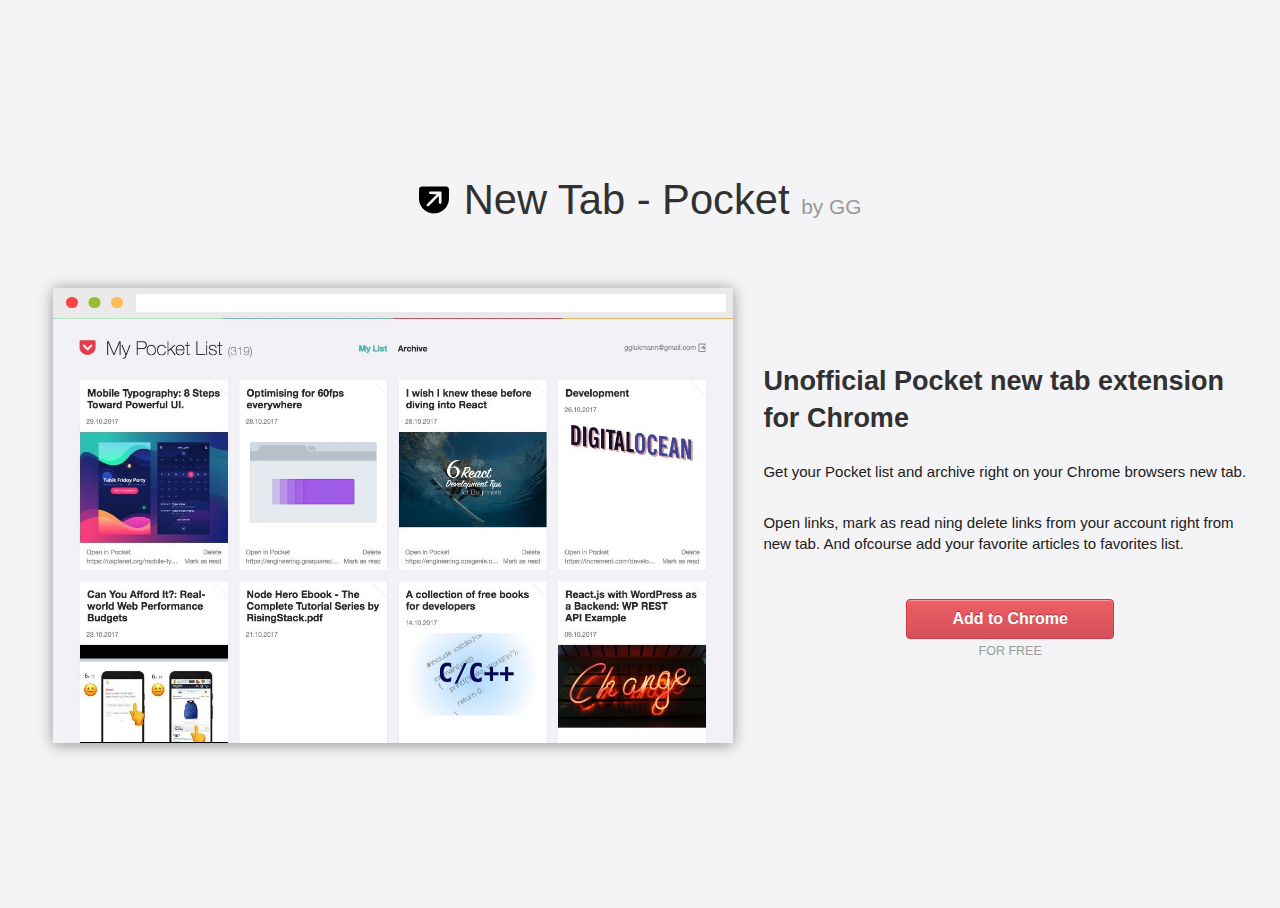
==== pocket/index.html @ 265eda4f "change img path" ====
<!DOCTYPE html>
<html lang="en">
<head>
    <meta charset="utf-8">
    <meta http-equiv="x-ua-compatible" content="ie=edge">
    <meta name="viewport" content="width=device-width, initial-scale=1">
    <title>New Tab - Pocket</title>

    <meta property="og:url" content="http://gglukmann.github.io/pocket/" />
    <meta property="og:type" content="website" />
    <meta property="og:title" content="New Tab - Pocket" />
    <meta property="og:description" content="Open links, mark as read ning delete links from your account right from new tab. And ofcourse add your favorite articles to favorites list." />
    <meta property="og:image" content="http://gglukmann.github.io/pocket/screenshot.png" />
    <meta property="og:image:alt" content="Unofficial Pocket Chrome extension" />

    <style>
    .container {
        display: none;
    }
    </style>
    <script>
    // https://github.com/filamentgroup/loadCSS
    !function(e){"use strict"
    var n=function(n,t,o){function i(e){return f.body?e():void setTimeout(function(){i(e)})}var d,r,a,l,f=e.document,s=f.createElement("link"),u=o||"all"
    return t?d=t:(r=(f.body||f.getElementsByTagName("head")[0]).childNodes,d=r[r.length-1]),a=f.styleSheets,s.rel="stylesheet",s.href=n,s.media="only x",i(function(){d.parentNode.insertBefore(s,t?d:d.nextSibling)}),l=function(e){for(var n=s.href,t=a.length;t--;)if(a[t].href===n)return e()
    setTimeout(function(){l(e)})},s.addEventListener&&s.addEventListener("load",function(){this.media=u}),s.onloadcssdefined=l,l(function(){s.media!==u&&(s.media=u)}),s}
    "undefined"!=typeof exports?exports.loadCSS=n:e.loadCSS=n}("undefined"!=typeof global?global:this);
    loadCSS("style.css");
    </script>
    <noscript>
        <link href="style.css" rel="stylesheet">
    </noscript>
</head>
<body>
    <div class="container">
        <div class="heading">
            <img src="newtabpocket.svg" alt="New Tab - Pocket Logo" class="heading__image">
            <h1>
                New Tab - Pocket
                <small><a href="http://fortis.planet.ee/gg" target="_blank">by GG</a></small>
            </h1>
        </div>
        <div class="row">
            <div class="col col-6">
                <div class="browser-mockup with-url">
                    <img src="screenshots/screenshot1280x800.jpg" srcset="screenshots/screenshot1280x800.jpg 1x, screenshots/screenshot2560x1600.jpg 2x" alt="Unofficial Pocket Chrome extension" />
                </div>
            </div>
            <div class="col col-4">
                <h2>Unofficial Pocket new tab extension for Chrome</h2>
                <p>
                    Get your Pocket list and archive right on your Chrome browsers new tab.
                </p>
                <p>
                    Open links, mark as read ning delete links from your account right from new tab. And ofcourse add your favorite articles to favorites list.
                </p>
                <p class="text-center">
                    <a href="https://chrome.google.com/webstore/detail/new-tab-pocket/ikndkhohinloomoacdggllledgjehkcf" class="btn btn--download" target="_blank">Add to Chrome</a>
                    <br>
                    <small>FOR FREE</small>
                </p>
            </div>
        </div>
    </div>
</body>
</html>
---- pocket/style.css ----
@media (min-width: 992px) {
  html, body {
    height: 100%;
  }
}
html {
  font-family: sans-serif;
  -ms-text-size-adjust: 100%;
  -webkit-text-size-adjust: 100%;
}
body {
  color: #313131;
  font-family: "Helvetica Neue",Helvetica,Arial,sans-serif;
  font-size: 15px;
  line-height: 1.4;
  background: #f4f4f6;
  display: flex;
  align-items: center;
}

.container {
  display: block;
  width: 100%;
  padding-left: 15px;
  padding-right: 15px;
}

.row {
  display: flex;
  flex-wrap: wrap;
  align-items: center;
}
@media (min-width: 800px) {
  .col-6 {
    width: 60%;
  }

  .col-4 {
    width: 40%;
  }
}

.heading {
    display: flex;
    justify-content: center;
    align-items: center;
}

.heading__image {
    height: 2em;
    width: 2em;
    margin-right: 1em;
}

h1 {
  text-align: center;
  font-size: 2.78em;
  font-weight: 300;
  line-height: 1.4;
}

h2 {
  font-size: 1.8em;
}

p {
  margin-bottom: 2em;
  color: #202020;
}
h1 small {
  font-size: .5em;
}
small {
  color: #999;
}
small a {
  color: #999;
  text-decoration: none;
}
small a:hover {
  text-decoration: underline;
}

.text-center {
  text-align: center;
  margin-top: 3em;
}

img {
  width: 100%;
}

.btn {
  background-repeat: repeat-x;
  background-color: #d3505a;
  background-image: linear-gradient(to bottom,#ee5f64 0,#d3505a 100%);
  border: 1px solid #D13644;
  border-radius: 4px;
  box-shadow: inset 0 1px 1px rgba(255,255,255,.4);
  color: #fff;
  display: inline-block;
  font-size: 16px;
  font-weight: 700;
  line-height: 1;
  margin: 0;
  padding: 11px 45px;
  text-align: center;
  text-decoration: none;
  text-shadow: 0 -1px 0 rgba(142,4,17,.5);
  transition: background-position .1s linear;
  width: auto;
  cursor: pointer;
  outline: none;
}
.btn:hover {
  background-position: 0 -15px;
  color: #fff;
  text-decoration: none;
}
.btn--login {
  -moz-box-sizing: content-box;
  -webkit-box-sizing: content-box;
  min-width: 12.125em;
  padding: .8em 1.625em;
  box-sizing: content-box;
}


/* Browser mockup code
* Contribute: https://gist.github.com/jarthod/8719db9fef8deb937f4f
* Live example: https://updown.io
*/

.browser-mockup {
  border-top: 2em solid rgba(230, 230, 230, 0.7);
  box-shadow: 0 0.1em 1em 0 rgba(0, 0, 0, 0.4);
  position: relative;
  border-radius: 3px 3px 0 0
}

.browser-mockup:before {
  display: block;
  position: absolute;
  content: '';
  top: -1.25em;
  left: 1em;
  width: 0.5em;
  height: 0.5em;
  border-radius: 50%;
  background-color: #f44;
  box-shadow: 0 0 0 2px #f44, 1.5em 0 0 2px #9b3, 3em 0 0 2px #fb5;
}

.browser-mockup.with-url:after {
  display: block;
  position: absolute;
  content: '';
  top: -1.6em;
  left: 5.5em;
  width: calc(100% - 6em);
  height: 1.2em;
  border-radius: 2px;
  background-color: white;
}

.browser-mockup > * {
  display: block;
}

.browser-mockup {
  margin: 2em;
  flex: 1;
}
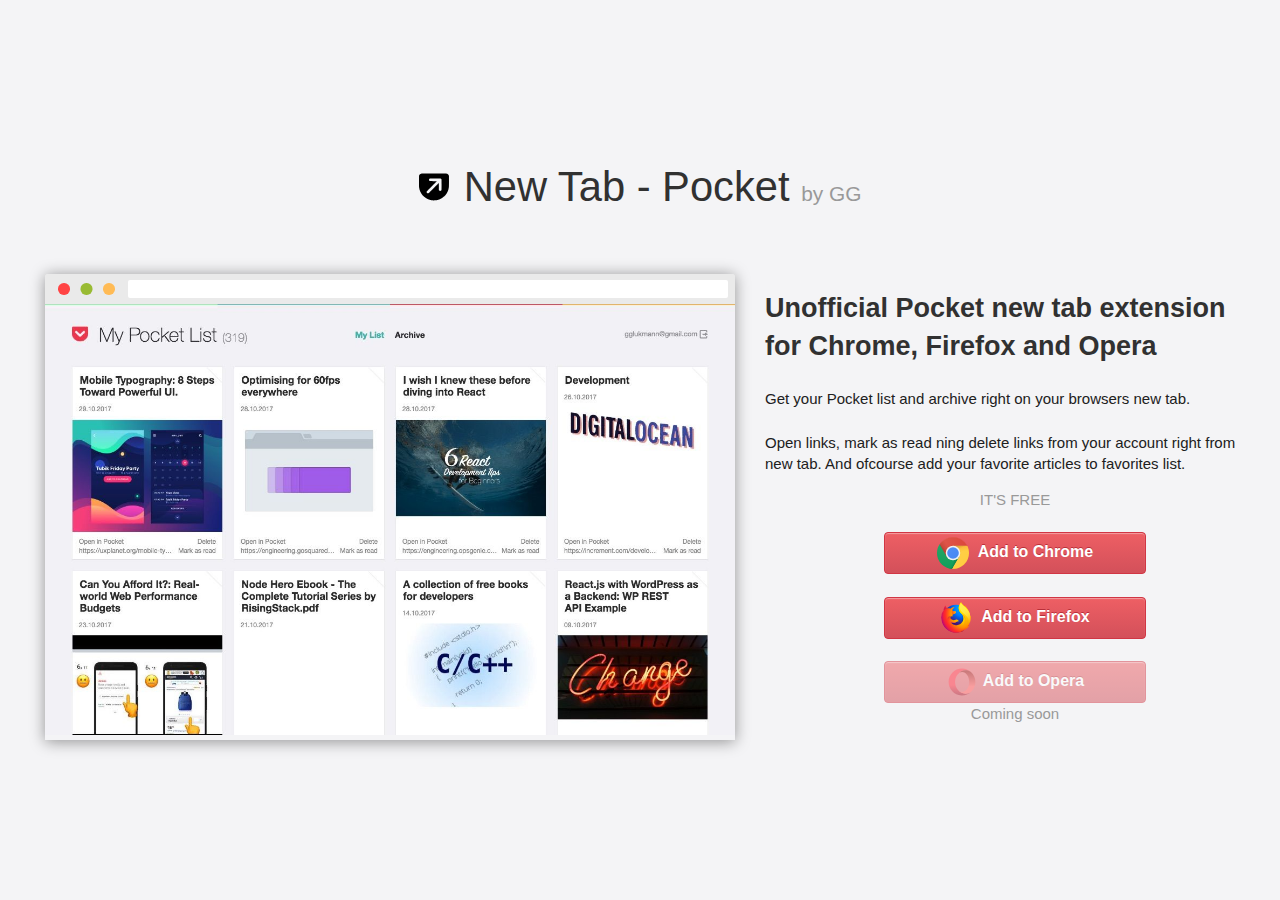
==== commit 0cd757b1: "emoji bem, add firefox, opera links" ====
--- a/pocket/index.html
+++ b/pocket/index.html
@@ -14,7 +14,7 @@
     <meta property="og:image:alt" content="Unofficial Pocket Chrome extension" />
 
     <style>
-    .container {
+    .🐘 {
         display: none;
     }
     </style>
@@ -23,44 +23,64 @@
     !function(e){"use strict"
     var n=function(n,t,o){function i(e){return f.body?e():void setTimeout(function(){i(e)})}var d,r,a,l,f=e.document,s=f.createElement("link"),u=o||"all"
     return t?d=t:(r=(f.body||f.getElementsByTagName("head")[0]).childNodes,d=r[r.length-1]),a=f.styleSheets,s.rel="stylesheet",s.href=n,s.media="only x",i(function(){d.parentNode.insertBefore(s,t?d:d.nextSibling)}),l=function(e){for(var n=s.href,t=a.length;t--;)if(a[t].href===n)return e()
-    setTimeout(function(){l(e)})},s.addEventListener&&s.addEventListener("load",function(){this.media=u}),s.onloadcssdefined=l,l(function(){s.media!==u&&(s.media=u)}),s}
-    "undefined"!=typeof exports?exports.loadCSS=n:e.loadCSS=n}("undefined"!=typeof global?global:this);
-    loadCSS("style.css");
-    </script>
-    <noscript>
-        <link href="style.css" rel="stylesheet">
-    </noscript>
-</head>
-<body>
-    <div class="container">
-        <div class="heading">
-            <img src="newtabpocket.svg" alt="New Tab - Pocket Logo" class="heading__image">
-            <h1>
-                New Tab - Pocket
-                <small><a href="http://fortis.planet.ee/gg" target="_blank">by GG</a></small>
-            </h1>
-        </div>
-        <div class="row">
-            <div class="col col-6">
-                <div class="browser-mockup with-url">
-                    <img src="screenshots/screenshot1280x800.jpg" srcset="screenshots/screenshot1280x800.jpg 1x, screenshots/screenshot2560x1600.jpg 2x" alt="Unofficial Pocket Chrome extension" />
+        setTimeout(function(){l(e)})},s.addEventListener&&s.addEventListener("load",function(){this.media=u}),s.onloadcssdefined=l,l(function(){s.media!==u&&(s.media=u)}),s}
+        "undefined"!=typeof exports?exports.loadCSS=n:e.loadCSS=n}("undefined"!=typeof global?global:this);
+        loadCSS("style.css");
+        </script>
+        <noscript>
+            <link href="style.css" rel="stylesheet">
+        </noscript>
+    </head>
+    <body>
+        <div class="🐘">
+            <div class="🦍">
+                <img src="newtabpocket.svg" alt="New Tab - Pocket Logo" class="🦍__image" width="30px">
+                <h1 class="text-center">
+                    New Tab - Pocket
+                    <small class="🦍__small">
+                        <a href="http://fortis.planet.ee/gg" class="🦍__link" target="_blank">by GG</a>
+                    </small>
+                </h1>
+            </div>
+            <div class="🦓">
+                <div class="🦓__col 🦓__col--6">
+                    <div class="🐅">
+                        <img src="screenshots/screenshot1280x800.jpg" srcset="screenshots/screenshot1280x800.jpg 1x, screenshots/screenshot2560x1600.jpg 2x" alt="Unofficial Pocket extension for Chrome, Firefox and Opera" class="🐅__image" />
+                    </div>
+                </div>
+                <div class="🦓__col 🦓__col--4">
+                    <div class="🐟">
+                        <h2>Unofficial Pocket new tab extension for Chrome, Firefox and Opera</h2>
+                        <p>
+                            Get your Pocket list and archive right on your browsers new tab.
+                        </p>
+                        <div>
+                            <p>
+                                Open links, mark as read ning delete links from your account right from new tab. And ofcourse add your favorite articles to favorites list.
+                            </p>
+                            <p class="🐟__margin text-small text-center">IT'S FREE</p>
+                        </div>
+                        <div class="text-center">
+                            <a href="https://chrome.google.com/webstore/detail/new-tab-pocket/ikndkhohinloomoacdggllledgjehkcf" class="🐙" target="_blank">
+                                <img src="svg/chrome.svg" alt="Chrome logo" class="🐙__icon">
+                                Add to Chrome
+                            </a>
+                        </div>
+                        <div class="text-center">
+                            <a href="https://addons.mozilla.org/en-GB/firefox/addon/new-tab-pocket/" class="🐙" target="_blank">
+                                <img src="svg/firefox.svg" alt="Firefox logo" class="🐙__icon">
+                                Add to Firefox
+                            </a>
+                        </div>
+                        <div class="text-center">
+                            <a href="https://addons.opera.com" class="🐙" target="_blank" disabled>
+                                <img src="svg/opera.svg" alt="Opera logo" class="🐙__icon">Add to Opera
+                            </a>
+                            <p class="text-small">Coming soon</p>
+                        </div>
+                    </div>
                 </div>
             </div>
-            <div class="col col-4">
-                <h2>Unofficial Pocket new tab extension for Chrome</h2>
-                <p>
-                    Get your Pocket list and archive right on your Chrome browsers new tab.
-                </p>
-                <p>
-                    Open links, mark as read ning delete links from your account right from new tab. And ofcourse add your favorite articles to favorites list.
-                </p>
-                <p class="text-center">
-                    <a href="https://chrome.google.com/webstore/detail/new-tab-pocket/ikndkhohinloomoacdggllledgjehkcf" class="btn btn--download" target="_blank">Add to Chrome</a>
-                    <br>
-                    <small>FOR FREE</small>
-                </p>
-            </div>
         </div>
-    </div>
-</body>
-</html>
+    </body>
+    </html>
--- a/pocket/style.css
+++ b/pocket/style.css
@@ -1,173 +1,187 @@
-@media (min-width: 992px) {
-  html, body {
+html {
     height: 100%;
-  }
-}
-html {
-  font-family: sans-serif;
-  -ms-text-size-adjust: 100%;
-  -webkit-text-size-adjust: 100%;
-}
-body {
-  color: #313131;
-  font-family: "Helvetica Neue",Helvetica,Arial,sans-serif;
-  font-size: 15px;
-  line-height: 1.4;
-  background: #f4f4f6;
-  display: flex;
-  align-items: center;
+    font-family: sans-serif;
+    -ms-text-size-adjust: 100%;
+    -webkit-text-size-adjust: 100%;
 }
 
-.container {
-  display: block;
-  width: 100%;
-  padding-left: 15px;
-  padding-right: 15px;
+body {
+    display: flex;
+    align-items: center;
+    background: #f4f4f6;
+    color: #313131;
+    font-family: -apple-system,BlinkMacSystemFont,"Segoe UI",Roboto,Oxygen-Sans,Ubuntu,Cantarell,"Helvetica Neue",sans-serif;
+    font-size: 15px;
+    line-height: 1.4;
+    margin: 0;
+    min-height: 100vh;
+    -webkit-font-smoothing: antialiased;
+    -moz-osx-font-smoothing: grayscale;
 }
 
-.row {
-  display: flex;
-  flex-wrap: wrap;
-  align-items: center;
-}
-@media (min-width: 800px) {
-  .col-6 {
-    width: 60%;
-  }
-
-  .col-4 {
-    width: 40%;
-  }
+h1 {
+    font-size: 2.78em;
+    font-weight: 200;
+    line-height: 1.4;
 }
 
-.heading {
+h2 {
+    font-size: 1.8em;
+}
+
+p {
+    color: #202020;
+    margin: 0;
+}
+
+small,
+.text-small {
+    color: #999;
+}
+
+.text-center {
+    text-align: center;
+}
+
+.🐘 {
+    display: block;
+    width: 100%;
+    padding-left: 15px;
+    padding-right: 15px;
+}
+
+.🦓 {
+    display: flex;
+    flex-wrap: wrap;
+    align-items: center;
+}
+
+@media (min-width: 800px) {
+    .🦓__col--6 {
+        width: 60%;
+    }
+
+    .🦓__col--4 {
+        width: 40%;
+    }
+}
+
+.🐟 > * + * {
+    margin-top: 1.5em;
+}
+
+.🐟 > :last-child {
+    margin-bottom: 0;
+}
+
+.🐟 > :first-child {
+    margin-top: 0;
+}
+
+.🐟__margin {
+    margin-top: 1em;
+}
+
+.🦍 {
     display: flex;
     justify-content: center;
     align-items: center;
 }
 
-.heading__image {
+.🦍__image {
     height: 2em;
     width: 2em;
     margin-right: 1em;
 }
 
-h1 {
-  text-align: center;
-  font-size: 2.78em;
-  font-weight: 300;
-  line-height: 1.4;
+.🦍__small {
+    font-size: .5em;
 }
 
-h2 {
-  font-size: 1.8em;
+.🦍__link {
+    color: #999;
+    text-decoration: none;
 }
 
-p {
-  margin-bottom: 2em;
-  color: #202020;
-}
-h1 small {
-  font-size: .5em;
-}
-small {
-  color: #999;
-}
-small a {
-  color: #999;
-  text-decoration: none;
-}
-small a:hover {
-  text-decoration: underline;
+.🦍__link:hover {
+    text-decoration: underline;
 }
 
-.text-center {
-  text-align: center;
-  margin-top: 3em;
+.🐙 {
+    display: inline-block;
+    background-repeat: repeat-x;
+    background-color: #d3505a;
+    background-image: linear-gradient(to bottom,#ee5f64 0,#d3505a 100%);
+    border: 1px solid #D13644;
+    border-radius: 4px;
+    box-shadow: inset 0 1px 1px rgba(255,255,255,.4);
+    color: #fff;
+    font-size: 16px;
+    font-weight: 700;
+    line-height: 1;
+    margin: 0;
+    padding: 4px 45px;
+    text-align: center;
+    text-decoration: none;
+    text-shadow: 0 -1px 0 rgba(142,4,17,.5);
+    transition: background-position .1s linear;
+    width: 170px;
+    cursor: pointer;
+    outline: none;
 }
 
-img {
-  width: 100%;
+.🐙:hover {
+    background-position: 0 -15px;
+    color: #fff;
+    text-decoration: none;
 }
 
-.btn {
-  background-repeat: repeat-x;
-  background-color: #d3505a;
-  background-image: linear-gradient(to bottom,#ee5f64 0,#d3505a 100%);
-  border: 1px solid #D13644;
-  border-radius: 4px;
-  box-shadow: inset 0 1px 1px rgba(255,255,255,.4);
-  color: #fff;
-  display: inline-block;
-  font-size: 16px;
-  font-weight: 700;
-  line-height: 1;
-  margin: 0;
-  padding: 11px 45px;
-  text-align: center;
-  text-decoration: none;
-  text-shadow: 0 -1px 0 rgba(142,4,17,.5);
-  transition: background-position .1s linear;
-  width: auto;
-  cursor: pointer;
-  outline: none;
-}
-.btn:hover {
-  background-position: 0 -15px;
-  color: #fff;
-  text-decoration: none;
-}
-.btn--login {
-  -moz-box-sizing: content-box;
-  -webkit-box-sizing: content-box;
-  min-width: 12.125em;
-  padding: .8em 1.625em;
-  box-sizing: content-box;
+.🐙[disabled] {
+    opacity: .5;
+    cursor: default;
 }
 
-
-/* Browser mockup code
-* Contribute: https://gist.github.com/jarthod/8719db9fef8deb937f4f
-* Live example: https://updown.io
-*/
-
-.browser-mockup {
-  border-top: 2em solid rgba(230, 230, 230, 0.7);
-  box-shadow: 0 0.1em 1em 0 rgba(0, 0, 0, 0.4);
-  position: relative;
-  border-radius: 3px 3px 0 0
+.🐙__icon {
+    height: 2em;
+    width: 2em;
+    vertical-align: middle;
+    margin-right: 5px;
 }
 
-.browser-mockup:before {
-  display: block;
-  position: absolute;
-  content: '';
-  top: -1.25em;
-  left: 1em;
-  width: 0.5em;
-  height: 0.5em;
-  border-radius: 50%;
-  background-color: #f44;
-  box-shadow: 0 0 0 2px #f44, 1.5em 0 0 2px #9b3, 3em 0 0 2px #fb5;
+.🐅 {
+    position: relative;
+    flex: 1;
+    border-top: 2em solid rgba(230, 230, 230, 0.7);
+    box-shadow: 0 0.1em 1em 0 rgba(0, 0, 0, 0.4);
+    border-radius: 3px 3px 0 0;
+    margin: 2em;
 }
 
-.browser-mockup.with-url:after {
-  display: block;
-  position: absolute;
-  content: '';
-  top: -1.6em;
-  left: 5.5em;
-  width: calc(100% - 6em);
-  height: 1.2em;
-  border-radius: 2px;
-  background-color: white;
+.🐅:before {
+    display: block;
+    position: absolute;
+    content: '';
+    top: -1.25em;
+    left: 1em;
+    width: 0.5em;
+    height: 0.5em;
+    border-radius: 50%;
+    background-color: #f44;
+    box-shadow: 0 0 0 2px #f44, 1.5em 0 0 2px #9b3, 3em 0 0 2px #fb5;
 }
 
-.browser-mockup > * {
-  display: block;
+.🐅:after {
+    display: block;
+    position: absolute;
+    content: '';
+    top: -1.6em;
+    left: 5.5em;
+    width: calc(100% - 6em);
+    height: 1.2em;
+    border-radius: 2px;
+    background-color: white;
 }
 
-.browser-mockup {
-  margin: 2em;
-  flex: 1;
+.🐅__image {
+    width: 100%;
 }
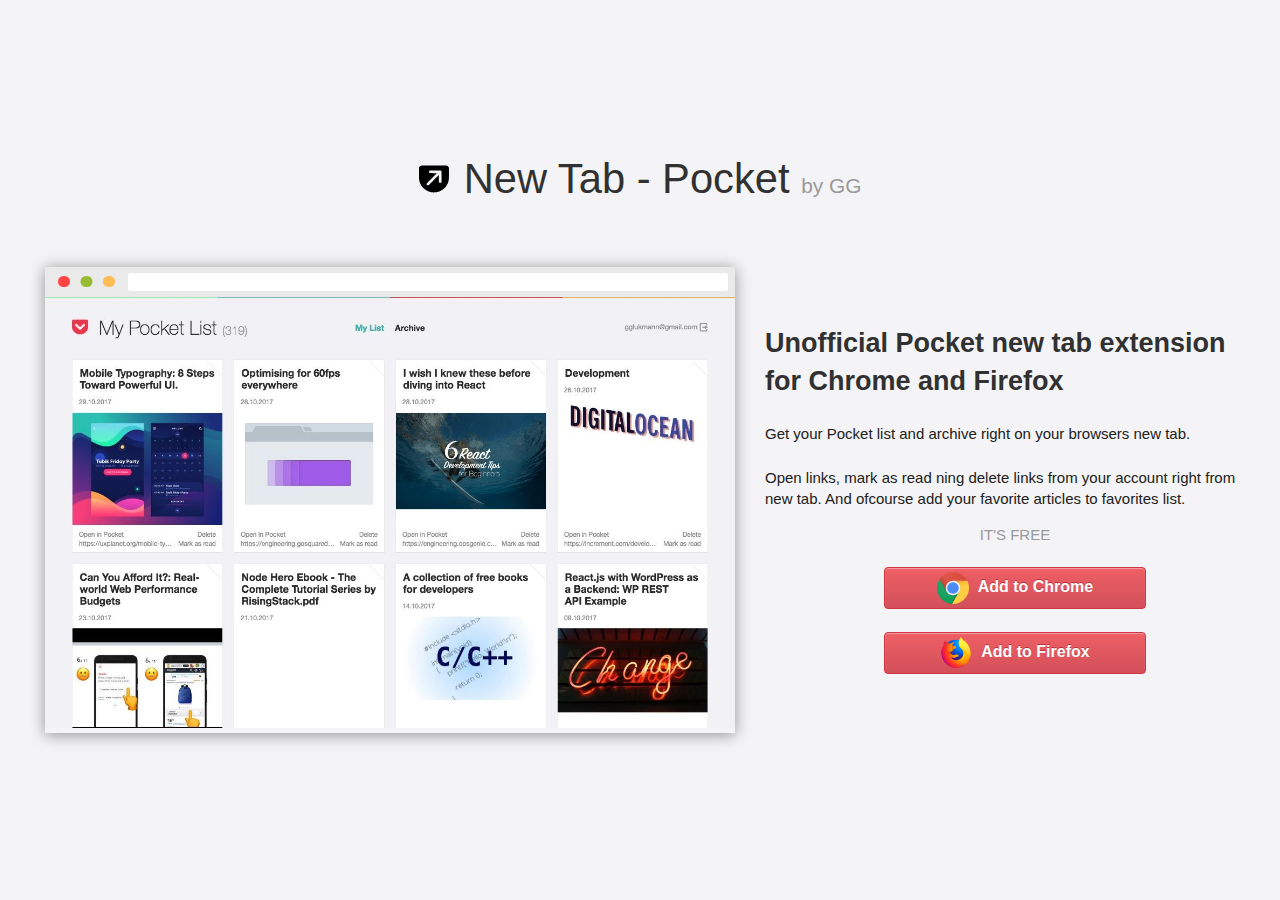
==== commit 5ce63c4b: "remove opera" ====
--- a/pocket/index.html
+++ b/pocket/index.html
@@ -45,12 +45,12 @@
             <div class="🦓">
                 <div class="🦓__col 🦓__col--6">
                     <div class="🐅">
-                        <img src="screenshots/screenshot1280x800.jpg" srcset="screenshots/screenshot1280x800.jpg 1x, screenshots/screenshot2560x1600.jpg 2x" alt="Unofficial Pocket extension for Chrome, Firefox and Opera" class="🐅__image" />
+                        <img src="screenshots/screenshot1280x800.jpg" srcset="screenshots/screenshot1280x800.jpg 1x, screenshots/screenshot2560x1600.jpg 2x" alt="Unofficial Pocket extension for Chrome and Firefox" class="🐅__image" />
                     </div>
                 </div>
                 <div class="🦓__col 🦓__col--4">
                     <div class="🐟">
-                        <h2>Unofficial Pocket new tab extension for Chrome, Firefox and Opera</h2>
+                        <h2>Unofficial Pocket new tab extension for Chrome and Firefox</h2>
                         <p>
                             Get your Pocket list and archive right on your browsers new tab.
                         </p>
@@ -72,12 +72,6 @@
                                 Add to Firefox
                             </a>
                         </div>
-                        <div class="text-center">
-                            <a href="https://addons.opera.com" class="🐙" target="_blank" disabled>
-                                <img src="svg/opera.svg" alt="Opera logo" class="🐙__icon">Add to Opera
-                            </a>
-                            <p class="text-small">Coming soon</p>
-                        </div>
                     </div>
                 </div>
             </div>
--- a/pocket/style.css
+++ b/pocket/style.css
@@ -1,3 +1,7 @@
+:root {
+  --gutter: 30px;
+}
+
 html {
     height: 100%;
     font-family: sans-serif;
@@ -46,14 +50,15 @@
 .🐘 {
     display: block;
     width: 100%;
-    padding-left: 15px;
-    padding-right: 15px;
+    padding-left: calc(var(--gutter) / 2);
+    padding-right: calc(var(--gutter) / 2);
 }
 
 .🦓 {
     display: flex;
     flex-wrap: wrap;
     align-items: center;
+    margin-bottom: calc(var(--gutter) / 2);
 }
 
 @media (min-width: 800px) {
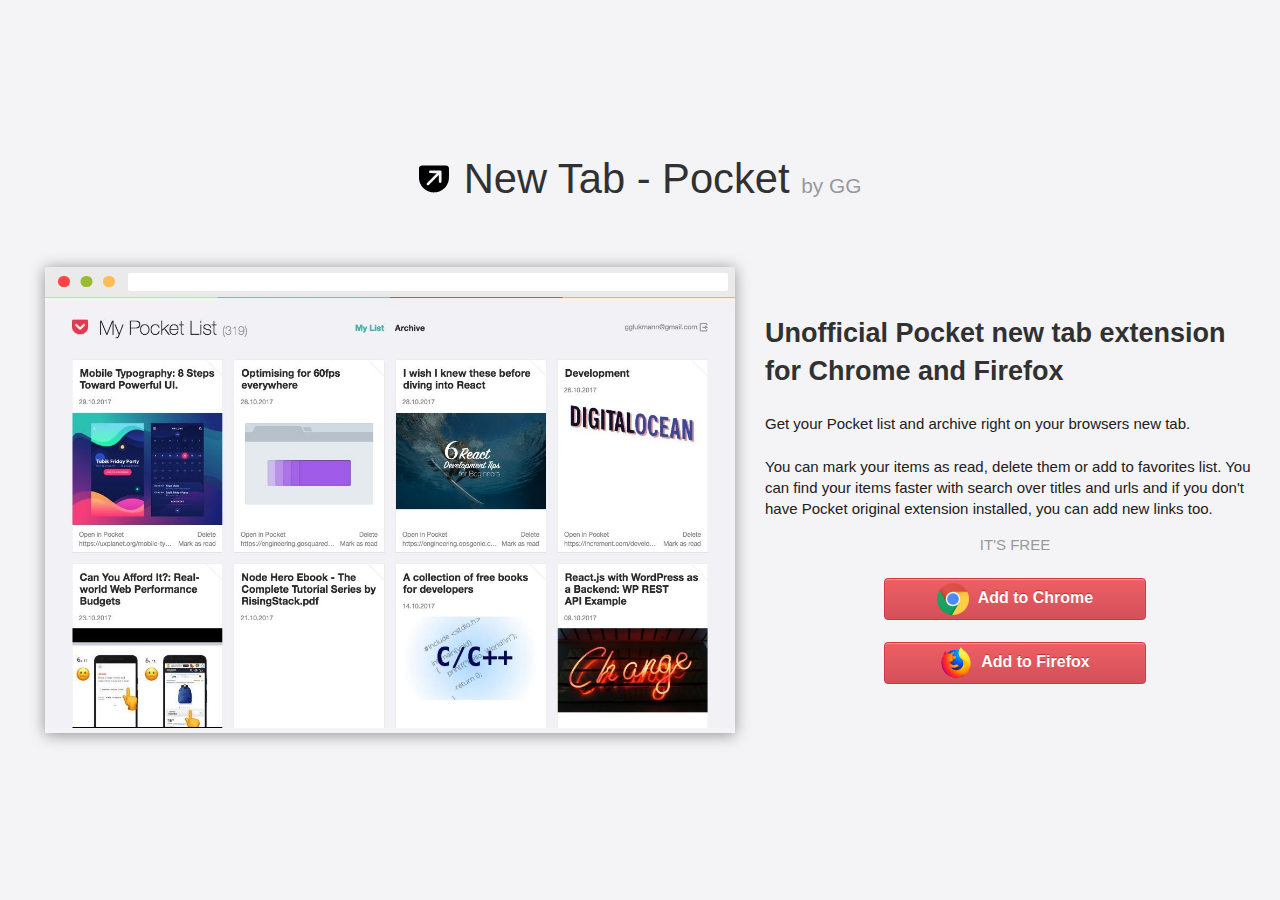
==== commit 6653447d: "add favicon and update desc" ====
--- a/pocket/index.html
+++ b/pocket/index.html
@@ -56,7 +56,7 @@
                         </p>
                         <div>
                             <p>
-                                Open links, mark as read ning delete links from your account right from new tab. And ofcourse add your favorite articles to favorites list.
+                                You can mark your items as read, delete them or add to favorites list. You can find your items faster with search over titles and urls and if you don't have Pocket original extension installed, you can add new links too.
                             </p>
                             <p class="🐟__margin text-small text-center">IT'S FREE</p>
                         </div>
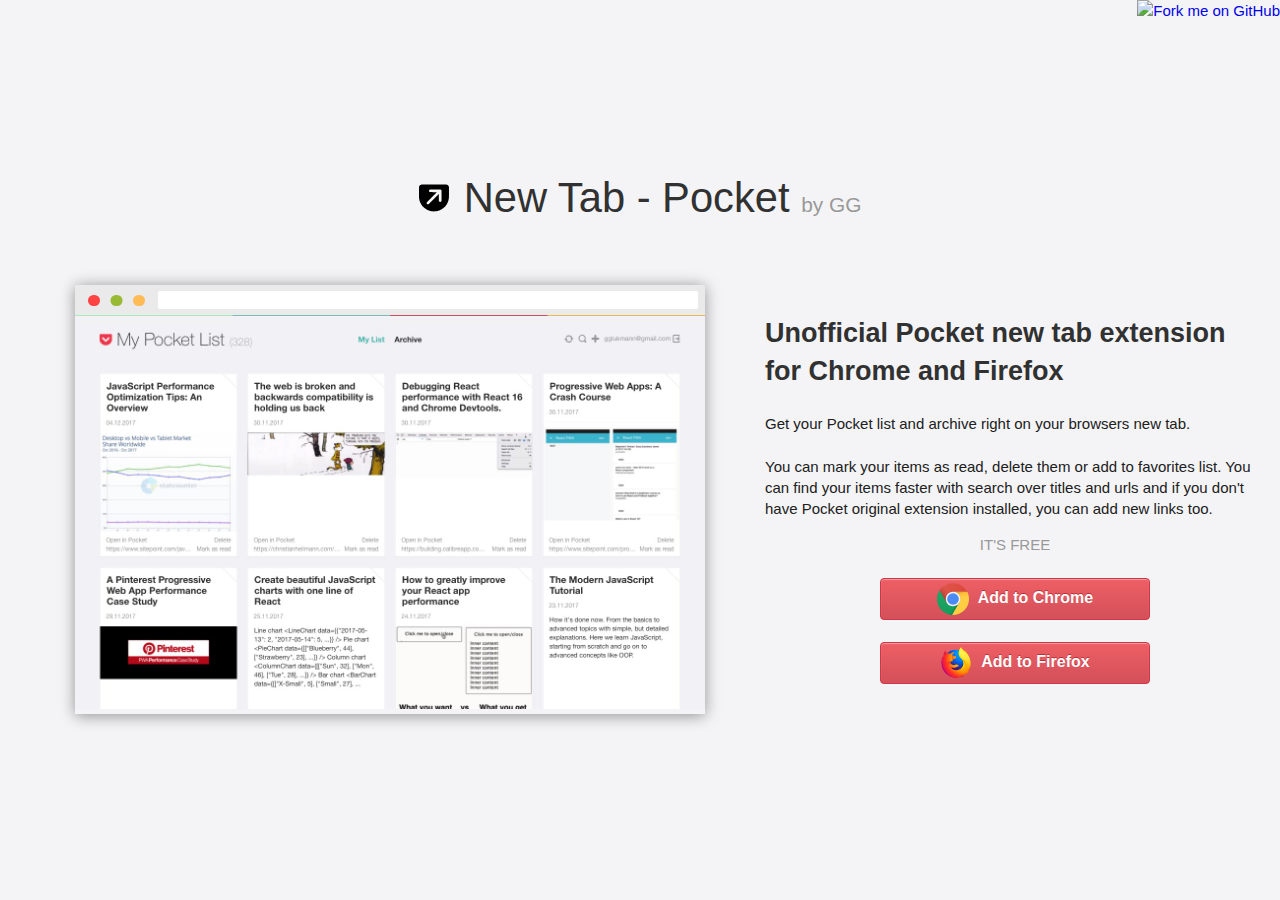
==== commit 279686cf: "add github ribbon" ====
--- a/pocket/index.html
+++ b/pocket/index.html
@@ -1,80 +1 @@
-<!DOCTYPE html>
-<html lang="en">
-<head>
-    <meta charset="utf-8">
-    <meta http-equiv="x-ua-compatible" content="ie=edge">
-    <meta name="viewport" content="width=device-width, initial-scale=1">
-    <title>New Tab - Pocket</title>
-
-    <meta property="og:url" content="http://gglukmann.github.io/pocket/" />
-    <meta property="og:type" content="website" />
-    <meta property="og:title" content="New Tab - Pocket" />
-    <meta property="og:description" content="Open links, mark as read ning delete links from your account right from new tab. And ofcourse add your favorite articles to favorites list." />
-    <meta property="og:image" content="http://gglukmann.github.io/pocket/screenshot.png" />
-    <meta property="og:image:alt" content="Unofficial Pocket Chrome extension" />
-
-    <style>
-    .🐘 {
-        display: none;
-    }
-    </style>
-    <script>
-    // https://github.com/filamentgroup/loadCSS
-    !function(e){"use strict"
-    var n=function(n,t,o){function i(e){return f.body?e():void setTimeout(function(){i(e)})}var d,r,a,l,f=e.document,s=f.createElement("link"),u=o||"all"
-    return t?d=t:(r=(f.body||f.getElementsByTagName("head")[0]).childNodes,d=r[r.length-1]),a=f.styleSheets,s.rel="stylesheet",s.href=n,s.media="only x",i(function(){d.parentNode.insertBefore(s,t?d:d.nextSibling)}),l=function(e){for(var n=s.href,t=a.length;t--;)if(a[t].href===n)return e()
-        setTimeout(function(){l(e)})},s.addEventListener&&s.addEventListener("load",function(){this.media=u}),s.onloadcssdefined=l,l(function(){s.media!==u&&(s.media=u)}),s}
-        "undefined"!=typeof exports?exports.loadCSS=n:e.loadCSS=n}("undefined"!=typeof global?global:this);
-        loadCSS("style.css");
-        </script>
-        <noscript>
-            <link href="style.css" rel="stylesheet">
-        </noscript>
-    </head>
-    <body>
-        <div class="🐘">
-            <div class="🦍">
-                <img src="newtabpocket.svg" alt="New Tab - Pocket Logo" class="🦍__image" width="30px">
-                <h1 class="text-center">
-                    New Tab - Pocket
-                    <small class="🦍__small">
-                        <a href="http://fortis.planet.ee/gg" class="🦍__link" target="_blank">by GG</a>
-                    </small>
-                </h1>
-            </div>
-            <div class="🦓">
-                <div class="🦓__col 🦓__col--6">
-                    <div class="🐅">
-                        <img src="screenshots/screenshot1280x800.jpg" srcset="screenshots/screenshot1280x800.jpg 1x, screenshots/screenshot2560x1600.jpg 2x" alt="Unofficial Pocket extension for Chrome and Firefox" class="🐅__image" />
-                    </div>
-                </div>
-                <div class="🦓__col 🦓__col--4">
-                    <div class="🐟">
-                        <h2>Unofficial Pocket new tab extension for Chrome and Firefox</h2>
-                        <p>
-                            Get your Pocket list and archive right on your browsers new tab.
-                        </p>
-                        <div>
-                            <p>
-                                You can mark your items as read, delete them or add to favorites list. You can find your items faster with search over titles and urls and if you don't have Pocket original extension installed, you can add new links too.
-                            </p>
-                            <p class="🐟__margin text-small text-center">IT'S FREE</p>
-                        </div>
-                        <div class="text-center">
-                            <a href="https://chrome.google.com/webstore/detail/new-tab-pocket/ikndkhohinloomoacdggllledgjehkcf" class="🐙" target="_blank">
-                                <img src="svg/chrome.svg" alt="Chrome logo" class="🐙__icon">
-                                Add to Chrome
-                            </a>
-                        </div>
-                        <div class="text-center">
-                            <a href="https://addons.mozilla.org/en-GB/firefox/addon/new-tab-pocket/" class="🐙" target="_blank">
-                                <img src="svg/firefox.svg" alt="Firefox logo" class="🐙__icon">
-                                Add to Firefox
-                            </a>
-                        </div>
-                    </div>
-                </div>
-            </div>
-        </div>
-    </body>
-    </html>
+<!DOCTYPE html><html lang="en"><head> <meta charset="utf-8"> <meta http-equiv="x-ua-compatible" content="ie=edge"> <meta name="viewport" content="width=device-width, initial-scale=1"> <title>New Tab - Pocket</title> <meta property="og:url" content="http://gglukmann.github.io/pocket/"/> <meta property="og:type" content="website"/> <meta property="og:title" content="New Tab - Pocket"/> <meta property="og:description" content="Open links, mark as read ning delete links from your account right from new tab. And ofcourse add your favorite articles to favorites list."/> <meta property="og:image" content="http://gglukmann.github.io/pocket/screenshot.png"/> <meta property="og:image:alt" content="Unofficial Pocket Chrome extension"/> <style>:root{--gutter: 30px;}*{box-sizing: border-box;}html{height: 100%; font-family: sans-serif; font-size: 15px; line-height: 1.4; -ms-text-size-adjust: 100%; -webkit-text-size-adjust: 100%;}body{display: flex; align-items: center; background: #f4f4f6; color: #313131; font-family: -apple-system,BlinkMacSystemFont,"Segoe UI",Roboto,Oxygen-Sans,Ubuntu,Cantarell,"Helvetica Neue",sans-serif; font-size: 1em; margin: 0; min-height: 100vh; -webkit-font-smoothing: antialiased; -moz-osx-font-smoothing: grayscale;}h1{font-size: 2.78em; font-weight: 200; line-height: 1.4;}h2{font-size: 1.8em;}p{color: #202020; margin: 0;}small, .text-small{color: #999;}.text-center{text-align: center;}.🐘{display: block; width: 100%; padding-left: calc(var(--gutter) / 2); padding-right: calc(var(--gutter) / 2);}.🦓{display: flex; flex-wrap: wrap; align-items: center; margin-bottom: calc(var(--gutter) / 2);}@media (min-width: 800px){.🦓__col--6{width: 60%;}.🦓__col--4{width: 40%;}}.🐟 > * + *{margin-top: 1.5em;}.🐟 > :last-child{margin-bottom: 0;}.🐟 > :first-child{margin-top: 0;}.🐟__margin{margin-top: 1em;}.🦍{display: flex; justify-content: center; align-items: center;}.🦍__image{height: 2em; width: 2em; margin-right: 1em;}.🦍__small{font-size: .5em;}.🦍__link{color: #999; text-decoration: none;}.🦍__link:hover{text-decoration: underline;}.🐙{display: inline-block; background-repeat: repeat-x; background-color: #d3505a; background-image: linear-gradient(to bottom,#ee5f64 0,#d3505a 100%); border: 1px solid #D13644; border-radius: 4px; box-shadow: inset 0 1px 1px rgba(255,255,255,.4); color: #fff; font-size: 16px; font-weight: 700; line-height: 1; margin: 0; padding: 4px 45px; text-align: center; text-decoration: none; text-shadow: 0 -1px 0 rgba(142,4,17,.5); transition: background-position .1s linear; width: 270px; cursor: pointer; outline: none;}.🐙:hover{background-position: 0 -15px; color: #fff; text-decoration: none;}.🐙[disabled]{opacity: .5; cursor: default;}.🐙__icon{height: 2em; width: 2em; vertical-align: middle; margin-right: 5px;}.🐅{position: relative; flex: 1; border-top: 2em solid rgba(230, 230, 230, 0.7); box-shadow: 0 0.1em 1em 0 rgba(0, 0, 0, 0.4); border-radius: 3px 3px 0 0; margin: 2em;}@media (min-width: 800px){.🐅{margin-left: 4em; margin-right: 4em;}}.🐅:before{display: block; position: absolute; content: ''; top: -1.25em; left: 1em; width: 0.5em; height: 0.5em; border-radius: 50%; background-color: #f44; box-shadow: 0 0 0 2px #f44, 1.5em 0 0 2px #9b3, 3em 0 0 2px #fb5;}.🐅:after{display: block; position: absolute; content: ''; top: -1.6em; left: 5.5em; width: calc(100% - 6em); height: 1.2em; border-radius: 2px; background-color: white;}.🐅__image{width: 100%;}.github{display: none; position: absolute; top: 0; right: 0; border: 0;}@media (min-width: 800px){.github{display: block;}}</style></head><body> <a href="https://github.com/gglukmann/pocket-reader-extension"><img class="github" src="https://camo.githubusercontent.com/38ef81f8aca64bb9a64448d0d70f1308ef5341ab/68747470733a2f2f73332e616d617a6f6e6177732e636f6d2f6769746875622f726962626f6e732f666f726b6d655f72696768745f6461726b626c75655f3132313632312e706e67" alt="Fork me on GitHub" data-canonical-src="https://s3.amazonaws.com/github/ribbons/forkme_right_darkblue_121621.png"></a> <div class="🐘"> <div class="🦍"> <img src="newtabpocket.svg" alt="New Tab - Pocket Logo" class="🦍__image" width="30px"> <h1 class="text-center"> New Tab - Pocket <small class="🦍__small"> <a href="http://fortis.planet.ee/gg" class="🦍__link" target="_blank">by GG</a> </small> </h1> </div><div class="🦓"> <div class="🦓__col 🦓__col--6"> <div class="🐅"> <img src="screenshots/screenshot1280x800.jpg" srcset="screenshots/screenshot1280x800.jpg 1x, screenshots/screenshot2560x1600.jpg 2x" alt="Unofficial Pocket extension for Chrome and Firefox" class="🐅__image"/> </div></div><div class="🦓__col 🦓__col--4"> <div class="🐟"> <h2>Unofficial Pocket new tab extension for Chrome and Firefox</h2> <p> Get your Pocket list and archive right on your browsers new tab. </p><div> <p> You can mark your items as read, delete them or add to favorites list. You can find your items faster with search over titles and urls and if you don't have Pocket original extension installed, you can add new links too. </p><p class="🐟__margin text-small text-center">IT'S FREE</p></div><div class="text-center"> <a href="https://chrome.google.com/webstore/detail/new-tab-pocket/ikndkhohinloomoacdggllledgjehkcf" class="🐙" target="_blank"> <img src="svg/chrome.svg" alt="Chrome logo" class="🐙__icon"> Add to Chrome </a> </div><div class="text-center"> <a href="https://addons.mozilla.org/en-GB/firefox/addon/new-tab-pocket/" class="🐙" target="_blank"> <img src="svg/firefox.svg" alt="Firefox logo" class="🐙__icon"> Add to Firefox </a> </div></div></div></div></div></body></html>
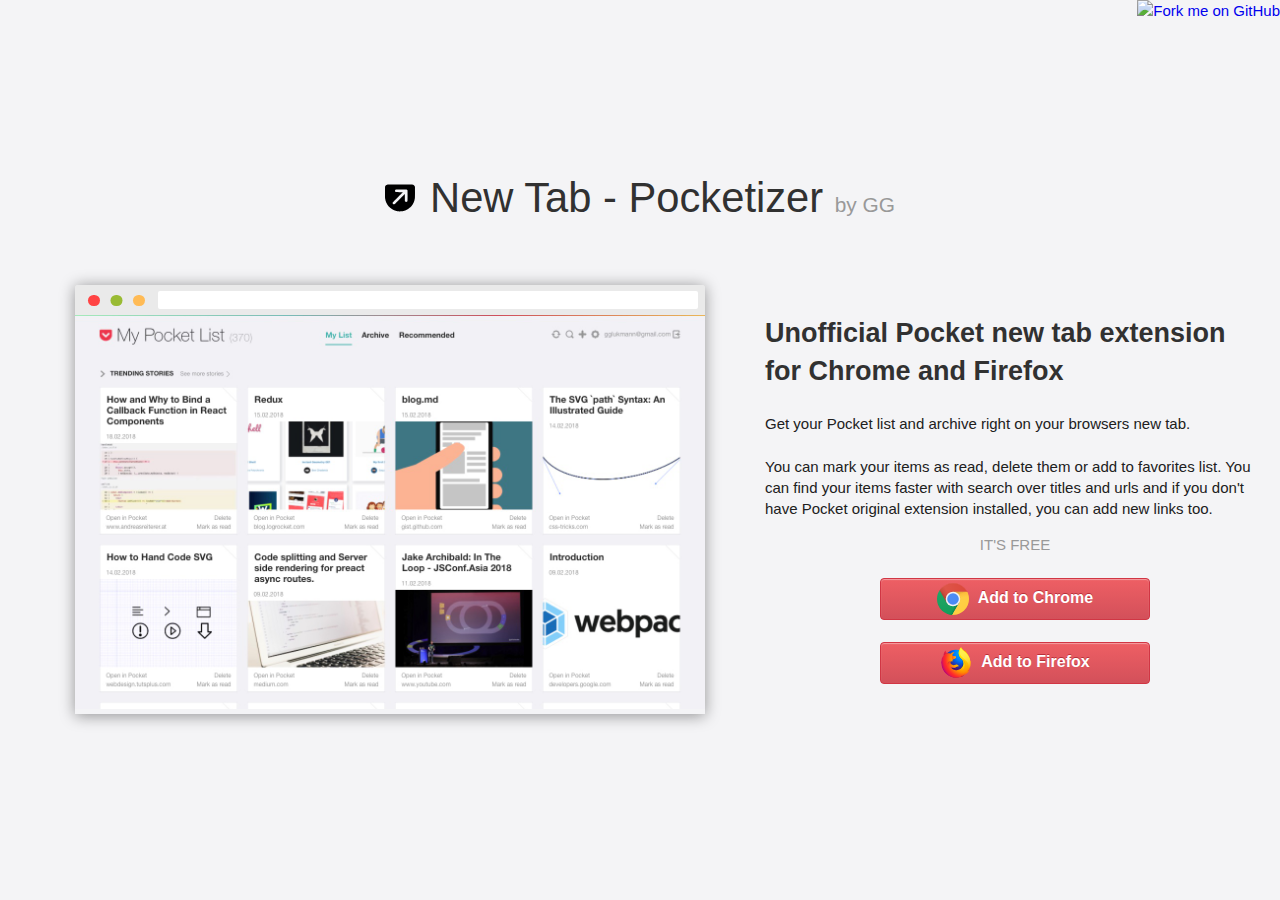
==== commit 60125014: "pocket to pocketizer" ====
--- a/pocket/index.html
+++ b/pocket/index.html
@@ -1 +1 @@
-<!DOCTYPE html><html lang="en"><head> <meta charset="utf-8"> <meta http-equiv="x-ua-compatible" content="ie=edge"> <meta name="viewport" content="width=device-width, initial-scale=1"> <title>New Tab - Pocket</title> <meta property="og:url" content="http://gglukmann.github.io/pocket/"/> <meta property="og:type" content="website"/> <meta property="og:title" content="New Tab - Pocket"/> <meta property="og:description" content="Open links, mark as read ning delete links from your account right from new tab. And ofcourse add your favorite articles to favorites list."/> <meta property="og:image" content="http://gglukmann.github.io/pocket/screenshot.png"/> <meta property="og:image:alt" content="Unofficial Pocket Chrome extension"/> <style>:root{--gutter: 30px;}*{box-sizing: border-box;}html{height: 100%; font-family: sans-serif; font-size: 15px; line-height: 1.4; -ms-text-size-adjust: 100%; -webkit-text-size-adjust: 100%;}body{display: flex; align-items: center; background: #f4f4f6; color: #313131; font-family: -apple-system,BlinkMacSystemFont,"Segoe UI",Roboto,Oxygen-Sans,Ubuntu,Cantarell,"Helvetica Neue",sans-serif; font-size: 1em; margin: 0; min-height: 100vh; -webkit-font-smoothing: antialiased; -moz-osx-font-smoothing: grayscale;}h1{font-size: 2.78em; font-weight: 200; line-height: 1.4;}h2{font-size: 1.8em;}p{color: #202020; margin: 0;}small, .text-small{color: #999;}.text-center{text-align: center;}.🐘{display: block; width: 100%; padding-left: calc(var(--gutter) / 2); padding-right: calc(var(--gutter) / 2);}.🦓{display: flex; flex-wrap: wrap; align-items: center; margin-bottom: calc(var(--gutter) / 2);}@media (min-width: 800px){.🦓__col--6{width: 60%;}.🦓__col--4{width: 40%;}}.🐟 > * + *{margin-top: 1.5em;}.🐟 > :last-child{margin-bottom: 0;}.🐟 > :first-child{margin-top: 0;}.🐟__margin{margin-top: 1em;}.🦍{display: flex; justify-content: center; align-items: center;}.🦍__image{height: 2em; width: 2em; margin-right: 1em;}.🦍__small{font-size: .5em;}.🦍__link{color: #999; text-decoration: none;}.🦍__link:hover{text-decoration: underline;}.🐙{display: inline-block; background-repeat: repeat-x; background-color: #d3505a; background-image: linear-gradient(to bottom,#ee5f64 0,#d3505a 100%); border: 1px solid #D13644; border-radius: 4px; box-shadow: inset 0 1px 1px rgba(255,255,255,.4); color: #fff; font-size: 16px; font-weight: 700; line-height: 1; margin: 0; padding: 4px 45px; text-align: center; text-decoration: none; text-shadow: 0 -1px 0 rgba(142,4,17,.5); transition: background-position .1s linear; width: 270px; cursor: pointer; outline: none;}.🐙:hover{background-position: 0 -15px; color: #fff; text-decoration: none;}.🐙[disabled]{opacity: .5; cursor: default;}.🐙__icon{height: 2em; width: 2em; vertical-align: middle; margin-right: 5px;}.🐅{position: relative; flex: 1; border-top: 2em solid rgba(230, 230, 230, 0.7); box-shadow: 0 0.1em 1em 0 rgba(0, 0, 0, 0.4); border-radius: 3px 3px 0 0; margin: 2em;}@media (min-width: 800px){.🐅{margin-left: 4em; margin-right: 4em;}}.🐅:before{display: block; position: absolute; content: ''; top: -1.25em; left: 1em; width: 0.5em; height: 0.5em; border-radius: 50%; background-color: #f44; box-shadow: 0 0 0 2px #f44, 1.5em 0 0 2px #9b3, 3em 0 0 2px #fb5;}.🐅:after{display: block; position: absolute; content: ''; top: -1.6em; left: 5.5em; width: calc(100% - 6em); height: 1.2em; border-radius: 2px; background-color: white;}.🐅__image{width: 100%;}.github{display: none; position: absolute; top: 0; right: 0; border: 0;}@media (min-width: 800px){.github{display: block;}}</style></head><body> <a href="https://github.com/gglukmann/pocket-reader-extension"><img class="github" src="https://camo.githubusercontent.com/38ef81f8aca64bb9a64448d0d70f1308ef5341ab/68747470733a2f2f73332e616d617a6f6e6177732e636f6d2f6769746875622f726962626f6e732f666f726b6d655f72696768745f6461726b626c75655f3132313632312e706e67" alt="Fork me on GitHub" data-canonical-src="https://s3.amazonaws.com/github/ribbons/forkme_right_darkblue_121621.png"></a> <div class="🐘"> <div class="🦍"> <img src="newtabpocket.svg" alt="New Tab - Pocket Logo" class="🦍__image" width="30px"> <h1 class="text-center"> New Tab - Pocket <small class="🦍__small"> <a href="http://fortis.planet.ee/gg" class="🦍__link" target="_blank">by GG</a> </small> </h1> </div><div class="🦓"> <div class="🦓__col 🦓__col--6"> <div class="🐅"> <img src="screenshots/screenshot1280x800.jpg" srcset="screenshots/screenshot1280x800.jpg 1x, screenshots/screenshot2560x1600.jpg 2x" alt="Unofficial Pocket extension for Chrome and Firefox" class="🐅__image"/> </div></div><div class="🦓__col 🦓__col--4"> <div class="🐟"> <h2>Unofficial Pocket new tab extension for Chrome and Firefox</h2> <p> Get your Pocket list and archive right on your browsers new tab. </p><div> <p> You can mark your items as read, delete them or add to favorites list. You can find your items faster with search over titles and urls and if you don't have Pocket original extension installed, you can add new links too. </p><p class="🐟__margin text-small text-center">IT'S FREE</p></div><div class="text-center"> <a href="https://chrome.google.com/webstore/detail/new-tab-pocket/ikndkhohinloomoacdggllledgjehkcf" class="🐙" target="_blank"> <img src="svg/chrome.svg" alt="Chrome logo" class="🐙__icon"> Add to Chrome </a> </div><div class="text-center"> <a href="https://addons.mozilla.org/en-GB/firefox/addon/new-tab-pocket/" class="🐙" target="_blank"> <img src="svg/firefox.svg" alt="Firefox logo" class="🐙__icon"> Add to Firefox </a> </div></div></div></div></div></body></html>
+<!DOCTYPE html><html lang="en"><head> <meta charset="utf-8"> <meta http-equiv="x-ua-compatible" content="ie=edge"> <meta name="viewport" content="width=device-width, initial-scale=1"> <title>New Tab - Pocket</title> <meta property="og:url" content="http://gglukmann.github.io/pocket/"/> <meta property="og:type" content="website"/> <meta property="og:title" content="New Tab - Pocketizer"/> <meta property="og:description" content="Open links, mark as read ning delete links from your account right from new tab. And ofcourse add your favorite articles to favorites list."/> <meta property="og:image" content="http://gglukmann.github.io/pocket/screenshot.png"/> <meta property="og:image:alt" content="Unofficial Pocket Chrome extension"/> <style>:root{--gutter: 30px;}*{box-sizing: border-box;}html{height: 100%; font-family: sans-serif; font-size: 15px; line-height: 1.4; -ms-text-size-adjust: 100%; -webkit-text-size-adjust: 100%;}body{display: flex; align-items: center; background: #f4f4f6; color: #313131; font-family: -apple-system,BlinkMacSystemFont,"Segoe UI",Roboto,Oxygen-Sans,Ubuntu,Cantarell,"Helvetica Neue",sans-serif; font-size: 1em; margin: 0; min-height: 100vh; -webkit-font-smoothing: antialiased; -moz-osx-font-smoothing: grayscale;}h1{font-size: 2.78em; font-weight: 200; line-height: 1.4;}h2{font-size: 1.8em;}p{color: #202020; margin: 0;}small, .text-small{color: #999;}.text-center{text-align: center;}.🐘{display: block; width: 100%; padding-left: calc(var(--gutter) / 2); padding-right: calc(var(--gutter) / 2);}.🦓{display: flex; flex-wrap: wrap; align-items: center; margin-bottom: calc(var(--gutter) / 2);}@media (min-width: 800px){.🦓__col--6{width: 60%;}.🦓__col--4{width: 40%;}}.🐟 > * + *{margin-top: 1.5em;}.🐟 > :last-child{margin-bottom: 0;}.🐟 > :first-child{margin-top: 0;}.🐟__margin{margin-top: 1em;}.🦍{display: flex; justify-content: center; align-items: center;}.🦍__image{height: 2em; width: 2em; margin-right: 1em;}.🦍__small{font-size: .5em;}.🦍__link{color: #999; text-decoration: none;}.🦍__link:hover{text-decoration: underline;}.🐙{display: inline-block; background-repeat: repeat-x; background-color: #d3505a; background-image: linear-gradient(to bottom,#ee5f64 0,#d3505a 100%); border: 1px solid #D13644; border-radius: 4px; box-shadow: inset 0 1px 1px rgba(255,255,255,.4); color: #fff; font-size: 16px; font-weight: 700; line-height: 1; margin: 0; padding: 4px 45px; text-align: center; text-decoration: none; text-shadow: 0 -1px 0 rgba(142,4,17,.5); transition: background-position .1s linear; width: 270px; cursor: pointer; outline: none;}.🐙:hover{background-position: 0 -15px; color: #fff; text-decoration: none;}.🐙[disabled]{opacity: .5; cursor: default;}.🐙__icon{height: 2em; width: 2em; vertical-align: middle; margin-right: 5px;}.🐅{position: relative; flex: 1; border-top: 2em solid rgba(230, 230, 230, 0.7); box-shadow: 0 0.1em 1em 0 rgba(0, 0, 0, 0.4); border-radius: 3px 3px 0 0; margin: 2em;}@media (min-width: 800px){.🐅{margin-left: 4em; margin-right: 4em;}}.🐅:before{display: block; position: absolute; content: ''; top: -1.25em; left: 1em; width: 0.5em; height: 0.5em; border-radius: 50%; background-color: #f44; box-shadow: 0 0 0 2px #f44, 1.5em 0 0 2px #9b3, 3em 0 0 2px #fb5;}.🐅:after{display: block; position: absolute; content: ''; top: -1.6em; left: 5.5em; width: calc(100% - 6em); height: 1.2em; border-radius: 2px; background-color: white;}.🐅__image{width: 100%;}.github{display: none; position: absolute; top: 0; right: 0; border: 0;}@media (min-width: 800px){.github{display: block;}}</style></head><body> <a href="https://github.com/gglukmann/pocket-reader-extension"><img class="github" src="https://camo.githubusercontent.com/38ef81f8aca64bb9a64448d0d70f1308ef5341ab/68747470733a2f2f73332e616d617a6f6e6177732e636f6d2f6769746875622f726962626f6e732f666f726b6d655f72696768745f6461726b626c75655f3132313632312e706e67" alt="Fork me on GitHub" data-canonical-src="https://s3.amazonaws.com/github/ribbons/forkme_right_darkblue_121621.png"></a> <div class="🐘"> <div class="🦍"> <img src="newtabpocket.svg" alt="New Tab - Pocket Logo" class="🦍__image" width="30px"> <h1 class="text-center"> New Tab - Pocketizer <small class="🦍__small"> <a href="http://fortis.planet.ee/gg" class="🦍__link" target="_blank">by GG</a> </small> </h1> </div><div class="🦓"> <div class="🦓__col 🦓__col--6"> <div class="🐅"> <img src="screenshots/screenshot1280x800.jpg" srcset="screenshots/screenshot1280x800.jpg 1x, screenshots/screenshot2560x1600.jpg 2x" alt="Unofficial Pocket extension for Chrome and Firefox" class="🐅__image"/> </div></div><div class="🦓__col 🦓__col--4"> <div class="🐟"> <h2>Unofficial Pocket new tab extension for Chrome and Firefox</h2> <p> Get your Pocket list and archive right on your browsers new tab. </p><div> <p> You can mark your items as read, delete them or add to favorites list. You can find your items faster with search over titles and urls and if you don't have Pocket original extension installed, you can add new links too. </p><p class="🐟__margin text-small text-center">IT'S FREE</p></div><div class="text-center"> <a href="https://chrome.google.com/webstore/detail/new-tab-pocket/ikndkhohinloomoacdggllledgjehkcf" class="🐙" target="_blank"> <img src="svg/chrome.svg" alt="Chrome logo" class="🐙__icon"> Add to Chrome </a> </div><div class="text-center"> <a href="https://addons.mozilla.org/en-GB/firefox/addon/new-tab-pocket/" class="🐙" target="_blank"> <img src="svg/firefox.svg" alt="Firefox logo" class="🐙__icon"> Add to Firefox </a> </div></div></div></div></div></body></html>
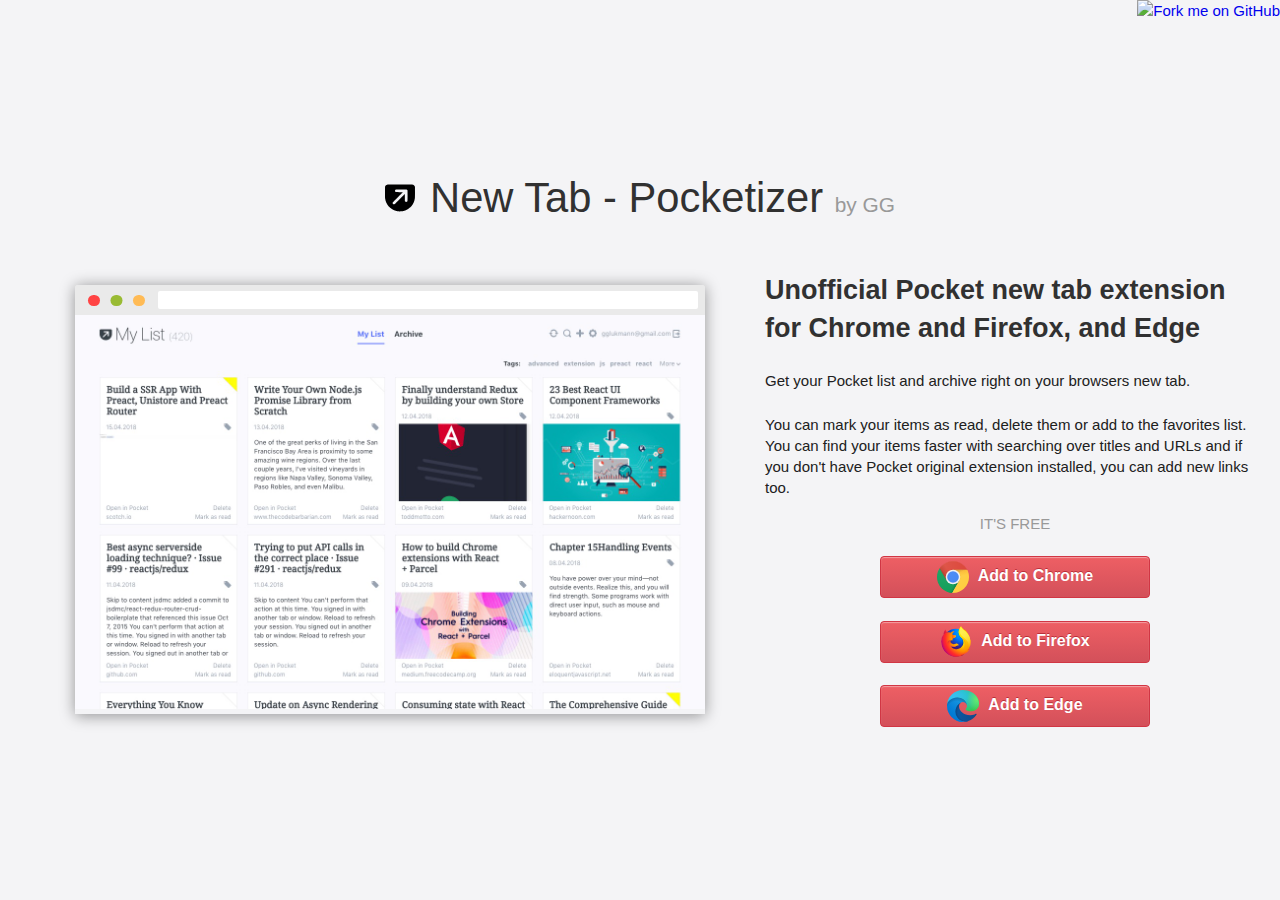
==== commit 2b32d11f: "Add Edge" ====
--- a/pocket/index.html
+++ b/pocket/index.html
@@ -1 +1 @@
-<!DOCTYPE html><html lang="en"><head> <meta charset="utf-8"> <meta http-equiv="x-ua-compatible" content="ie=edge"> <meta name="viewport" content="width=device-width, initial-scale=1"> <title>New Tab - Pocket</title> <meta property="og:url" content="http://gglukmann.github.io/pocket/"/> <meta property="og:type" content="website"/> <meta property="og:title" content="New Tab - Pocketizer"/> <meta property="og:description" content="Open links, mark as read ning delete links from your account right from new tab. And ofcourse add your favorite articles to favorites list."/> <meta property="og:image" content="http://gglukmann.github.io/pocket/screenshot.png"/> <meta property="og:image:alt" content="Unofficial Pocket Chrome extension"/> <style>:root{--gutter: 30px;}*{box-sizing: border-box;}html{height: 100%; font-family: sans-serif; font-size: 15px; line-height: 1.4; -ms-text-size-adjust: 100%; -webkit-text-size-adjust: 100%;}body{display: flex; align-items: center; background: #f4f4f6; color: #313131; font-family: -apple-system,BlinkMacSystemFont,"Segoe UI",Roboto,Oxygen-Sans,Ubuntu,Cantarell,"Helvetica Neue",sans-serif; font-size: 1em; margin: 0; min-height: 100vh; -webkit-font-smoothing: antialiased; -moz-osx-font-smoothing: grayscale;}h1{font-size: 2.78em; font-weight: 200; line-height: 1.4;}h2{font-size: 1.8em;}p{color: #202020; margin: 0;}small, .text-small{color: #999;}.text-center{text-align: center;}.🐘{display: block; width: 100%; padding-left: calc(var(--gutter) / 2); padding-right: calc(var(--gutter) / 2);}.🦓{display: flex; flex-wrap: wrap; align-items: center; margin-bottom: calc(var(--gutter) / 2);}@media (min-width: 800px){.🦓__col--6{width: 60%;}.🦓__col--4{width: 40%;}}.🐟 > * + *{margin-top: 1.5em;}.🐟 > :last-child{margin-bottom: 0;}.🐟 > :first-child{margin-top: 0;}.🐟__margin{margin-top: 1em;}.🦍{display: flex; justify-content: center; align-items: center;}.🦍__image{height: 2em; width: 2em; margin-right: 1em;}.🦍__small{font-size: .5em;}.🦍__link{color: #999; text-decoration: none;}.🦍__link:hover{text-decoration: underline;}.🐙{display: inline-block; background-repeat: repeat-x; background-color: #d3505a; background-image: linear-gradient(to bottom,#ee5f64 0,#d3505a 100%); border: 1px solid #D13644; border-radius: 4px; box-shadow: inset 0 1px 1px rgba(255,255,255,.4); color: #fff; font-size: 16px; font-weight: 700; line-height: 1; margin: 0; padding: 4px 45px; text-align: center; text-decoration: none; text-shadow: 0 -1px 0 rgba(142,4,17,.5); transition: background-position .1s linear; width: 270px; cursor: pointer; outline: none;}.🐙:hover{background-position: 0 -15px; color: #fff; text-decoration: none;}.🐙[disabled]{opacity: .5; cursor: default;}.🐙__icon{height: 2em; width: 2em; vertical-align: middle; margin-right: 5px;}.🐅{position: relative; flex: 1; border-top: 2em solid rgba(230, 230, 230, 0.7); box-shadow: 0 0.1em 1em 0 rgba(0, 0, 0, 0.4); border-radius: 3px 3px 0 0; margin: 2em;}@media (min-width: 800px){.🐅{margin-left: 4em; margin-right: 4em;}}.🐅:before{display: block; position: absolute; content: ''; top: -1.25em; left: 1em; width: 0.5em; height: 0.5em; border-radius: 50%; background-color: #f44; box-shadow: 0 0 0 2px #f44, 1.5em 0 0 2px #9b3, 3em 0 0 2px #fb5;}.🐅:after{display: block; position: absolute; content: ''; top: -1.6em; left: 5.5em; width: calc(100% - 6em); height: 1.2em; border-radius: 2px; background-color: white;}.🐅__image{width: 100%;}.github{display: none; position: absolute; top: 0; right: 0; border: 0;}@media (min-width: 800px){.github{display: block;}}</style></head><body> <a href="https://github.com/gglukmann/pocket-reader-extension"><img class="github" src="https://camo.githubusercontent.com/38ef81f8aca64bb9a64448d0d70f1308ef5341ab/68747470733a2f2f73332e616d617a6f6e6177732e636f6d2f6769746875622f726962626f6e732f666f726b6d655f72696768745f6461726b626c75655f3132313632312e706e67" alt="Fork me on GitHub" data-canonical-src="https://s3.amazonaws.com/github/ribbons/forkme_right_darkblue_121621.png"></a> <div class="🐘"> <div class="🦍"> <img src="newtabpocket.svg" alt="New Tab - Pocket Logo" class="🦍__image" width="30px"> <h1 class="text-center"> New Tab - Pocketizer <small class="🦍__small"> <a href="http://fortis.planet.ee/gg" class="🦍__link" target="_blank">by GG</a> </small> </h1> </div><div class="🦓"> <div class="🦓__col 🦓__col--6"> <div class="🐅"> <img src="screenshots/screenshot1280x800.jpg" srcset="screenshots/screenshot1280x800.jpg 1x, screenshots/screenshot2560x1600.jpg 2x" alt="Unofficial Pocket extension for Chrome and Firefox" class="🐅__image"/> </div></div><div class="🦓__col 🦓__col--4"> <div class="🐟"> <h2>Unofficial Pocket new tab extension for Chrome and Firefox</h2> <p> Get your Pocket list and archive right on your browsers new tab. </p><div> <p> You can mark your items as read, delete them or add to favorites list. You can find your items faster with search over titles and urls and if you don't have Pocket original extension installed, you can add new links too. </p><p class="🐟__margin text-small text-center">IT'S FREE</p></div><div class="text-center"> <a href="https://chrome.google.com/webstore/detail/new-tab-pocket/ikndkhohinloomoacdggllledgjehkcf" class="🐙" target="_blank"> <img src="svg/chrome.svg" alt="Chrome logo" class="🐙__icon"> Add to Chrome </a> </div><div class="text-center"> <a href="https://addons.mozilla.org/en-GB/firefox/addon/new-tab-pocket/" class="🐙" target="_blank"> <img src="svg/firefox.svg" alt="Firefox logo" class="🐙__icon"> Add to Firefox </a> </div></div></div></div></div></body></html>
+<!DOCTYPE html><html lang="en"><head> <meta charset="utf-8"> <meta http-equiv="x-ua-compatible" content="ie=edge"> <meta name="viewport" content="width=device-width, initial-scale=1"> <title>New Tab - Pocket</title> <meta property="og:url" content="http://gglukmann.github.io/pocket/"/> <meta property="og:type" content="website"/> <meta property="og:title" content="New Tab - Pocketizer"/> <meta property="og:description" content="Open links, mark as read ning delete links from your account right from new tab. And ofcourse add your favorite articles to favorites list."/> <meta property="og:image" content="http://gglukmann.github.io/pocket/screenshot.png"/> <meta property="og:image:alt" content="Unofficial Pocket Chrome extension"/> <style>:root{--gutter: 30px;}*{box-sizing: border-box;}html{height: 100%; font-family: sans-serif; font-size: 15px; line-height: 1.4; -ms-text-size-adjust: 100%; -webkit-text-size-adjust: 100%;}body{display: flex; align-items: center; background: #f4f4f6; color: #313131; font-family: -apple-system,BlinkMacSystemFont,"Segoe UI",Roboto,Oxygen-Sans,Ubuntu,Cantarell,"Helvetica Neue",sans-serif; font-size: 1em; margin: 0; min-height: 100vh; -webkit-font-smoothing: antialiased; -moz-osx-font-smoothing: grayscale;}h1{font-size: 2.78em; font-weight: 200; line-height: 1.4;}h2{font-size: 1.8em;}p{color: #202020; margin: 0;}small, .text-small{color: #999;}.text-center{text-align: center;}.🐘{display: block; width: 100%; padding-left: calc(var(--gutter) / 2); padding-right: calc(var(--gutter) / 2);}.🦓{display: flex; flex-wrap: wrap; align-items: center; margin-bottom: calc(var(--gutter) / 2);}@media (min-width: 800px){.🦓__col--6{width: 60%;}.🦓__col--4{width: 40%;}}.🐟 > * + *{margin-top: 1.5em;}.🐟 > :last-child{margin-bottom: 0;}.🐟 > :first-child{margin-top: 0;}.🐟__margin{margin-top: 1em;}.🦍{display: flex; justify-content: center; align-items: center;}.🦍__image{height: 2em; width: 2em; margin-right: 1em;}.🦍__small{font-size: .5em;}.🦍__link{color: #999; text-decoration: none;}.🦍__link:hover{text-decoration: underline;}.🐙{display: inline-block; background-repeat: repeat-x; background-color: #d3505a; background-image: linear-gradient(to bottom,#ee5f64 0,#d3505a 100%); border: 1px solid #D13644; border-radius: 4px; box-shadow: inset 0 1px 1px rgba(255,255,255,.4); color: #fff; font-size: 16px; font-weight: 700; line-height: 1; margin: 0; padding: 4px 45px; text-align: center; text-decoration: none; text-shadow: 0 -1px 0 rgba(142,4,17,.5); transition: background-position .1s linear; width: 270px; cursor: pointer; outline: none;}.🐙:hover{background-position: 0 -15px; color: #fff; text-decoration: none;}.🐙[disabled]{opacity: .5; cursor: default;}.🐙__icon{height: 2em; width: 2em; vertical-align: middle; margin-right: 5px;}.🐅{position: relative; flex: 1; border-top: 2em solid rgba(230, 230, 230, 0.7); box-shadow: 0 0.1em 1em 0 rgba(0, 0, 0, 0.4); border-radius: 3px 3px 0 0; margin: 2em;}@media (min-width: 800px){.🐅{margin-left: 4em; margin-right: 4em;}}.🐅:before{display: block; position: absolute; content: ''; top: -1.25em; left: 1em; width: 0.5em; height: 0.5em; border-radius: 50%; background-color: #f44; box-shadow: 0 0 0 2px #f44, 1.5em 0 0 2px #9b3, 3em 0 0 2px #fb5;}.🐅:after{display: block; position: absolute; content: ''; top: -1.6em; left: 5.5em; width: calc(100% - 6em); height: 1.2em; border-radius: 2px; background-color: white;}.🐅__image{width: 100%;}.github{display: none; position: absolute; top: 0; right: 0; border: 0;}@media (min-width: 800px){.github{display: block;}}</style></head><body> <a href="https://github.com/gglukmann/pocket-reader-extension"><img class="github" src="https://camo.githubusercontent.com/38ef81f8aca64bb9a64448d0d70f1308ef5341ab/68747470733a2f2f73332e616d617a6f6e6177732e636f6d2f6769746875622f726962626f6e732f666f726b6d655f72696768745f6461726b626c75655f3132313632312e706e67" alt="Fork me on GitHub" data-canonical-src="https://s3.amazonaws.com/github/ribbons/forkme_right_darkblue_121621.png"></a> <div class="🐘"> <div class="🦍"> <img src="newtabpocket.svg" alt="New Tab - Pocket Logo" class="🦍__image" width="30px"> <h1 class="text-center"> New Tab - Pocketizer <small class="🦍__small"> <a href="http://fortis.planet.ee/gg" class="🦍__link" target="_blank">by GG</a> </small> </h1> </div><div class="🦓"> <div class="🦓__col 🦓__col--6"> <div class="🐅"> <img src="screenshots/screenshot1280x800.jpg" srcset="screenshots/screenshot1280x800.jpg 1x, screenshots/screenshot2560x1600.jpg 2x" alt="Unofficial Pocket extension for Chrome and Firefox" class="🐅__image"/> </div></div><div class="🦓__col 🦓__col--4"> <div class="🐟"> <h2>Unofficial Pocket new tab extension for Chrome and Firefox, and Edge</h2> <p> Get your Pocket list and archive right on your browsers new tab. </p><div> <p> You can mark your items as read, delete them or add to the favorites list. You can find your items faster with searching over titles and URLs and if you don't have Pocket original extension installed, you can add new links too. </p><p class="🐟__margin text-small text-center">IT'S FREE</p></div><div class="text-center"> <a href="https://chrome.google.com/webstore/detail/new-tab-pocket/ikndkhohinloomoacdggllledgjehkcf" class="🐙" target="_blank"> <img src="svg/chrome.svg" alt="Chrome logo" class="🐙__icon"> Add to Chrome </a> </div><div class="text-center"> <a href="https://addons.mozilla.org/en-GB/firefox/addon/new-tab-pocket/" class="🐙" target="_blank"> <img src="svg/firefox.svg" alt="Firefox logo" class="🐙__icon"> Add to Firefox </a> </div><div class="text-center"> <a href="https://microsoftedge.microsoft.com/addons/detail/pildgbnjndmpndgjafbagcigfaoifjka" class="🐙" target="_blank"> <img src="svg/edge.svg" alt="Firefox logo" class="🐙__icon"> Add to Edge </a> </div></div></div></div></div></body></html>